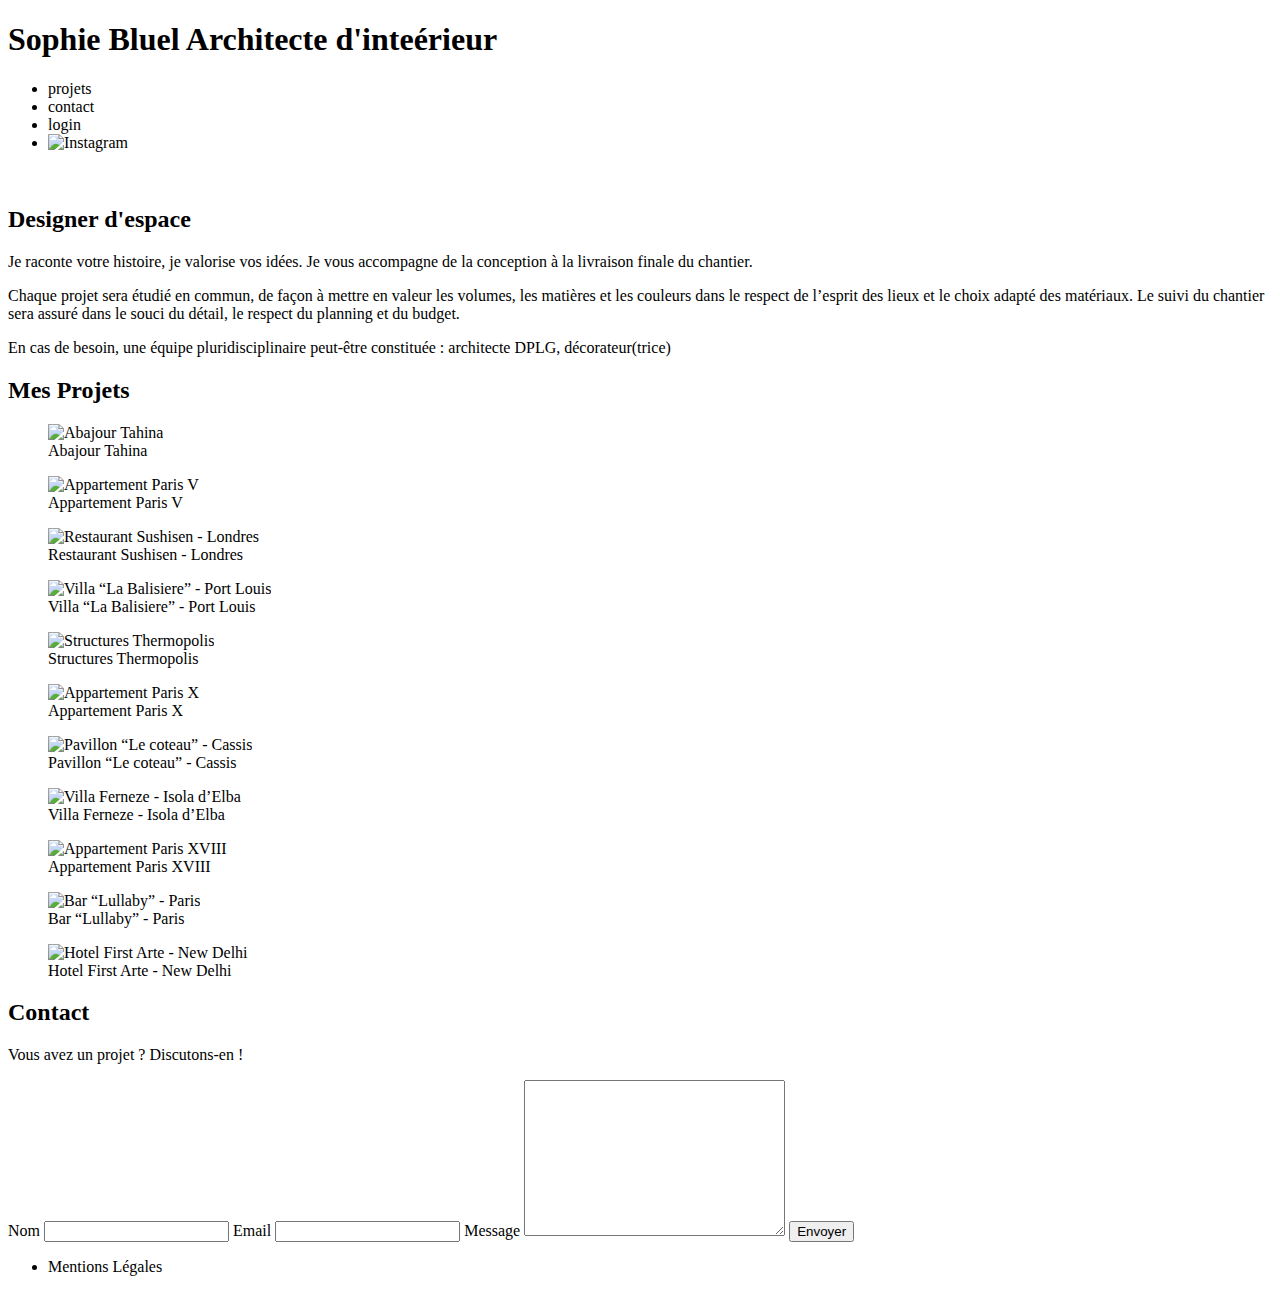
==== FrontEnd/index.html @ 7e12a05b "Update index.html" ====
<!DOCTYPE html>
<html lang="fr">

<head>
	<meta charset="UTF-8">
	<title>Sophie Bluel - Architecte d'intérieur</title>
	<meta name="viewport" content="width=device-width, initial-scale=1.0">
	<link rel="preconnect" href="https://fonts.googleapis.com">
	<link rel="preconnect" href="https://fonts.gstatic.com" crossorigin>
	<link href="https://fonts.googleapis.com/css2?family=Syne:wght@700;800&family=Work+Sans&display=swap"
		rel="stylesheet">
	<meta name="description" content="">
	<link rel="stylesheet" href="./assets/style.css">
</head>

<body>

	<header>
		<h1>Sophie Bluel <span>Architecte d'inteérieur</span></h1>
		<nav>
			<ul>
				<li>projets</li>
				<li>contact</li>
				<li>login</li>
				<li><img src="./assets/icons/instagram.png" alt="Instagram"></li>
			</ul>
		</nav>
	</header>
	<main>
		<section id="introduction">
			<figure>
				<img src="./assets/images/sophie-bluel.png" alt="">
			</figure>
			<article>
				<h2>Designer d'espace</h2>
				<p>Je raconte votre histoire, je valorise vos idées. Je vous accompagne de la conception à la livraison
					finale du chantier.</p>
				<p>Chaque projet sera étudié en commun, de façon à mettre en valeur les volumes, les matières et les
					couleurs dans le respect de l’esprit des lieux et le choix adapté des matériaux. Le suivi du
					chantier sera assuré dans le souci du détail, le respect du planning et du budget.</p>
				<p>En cas de besoin, une équipe pluridisciplinaire peut-être constituée : architecte DPLG,
					décorateur(trice)</p>
			</article>
		</section>
		<section id="portfolio">
			<h2>Mes Projets</h2>
			<div class="gallery">
				<figure>
					<img src="assets/images/abajour-tahina.png" alt="Abajour Tahina">
					<figcaption>Abajour Tahina</figcaption>
				</figure>
				<figure>
					<img src="assets/images/appartement-paris-v.png" alt="Appartement Paris V">
					<figcaption>Appartement Paris V</figcaption>
				</figure>
				<figure>
					<img src="assets/images/restaurant-sushisen-londres.png" alt="Restaurant Sushisen - Londres">
					<figcaption>Restaurant Sushisen - Londres</figcaption>
				</figure>
				<figure>
					<img src="assets/images/la-balisiere.png" alt="Villa “La Balisiere” - Port Louis">
					<figcaption>Villa “La Balisiere” - Port Louis</figcaption>
				</figure>
				<figure>
					<img src="assets/images/structures-thermopolis.png" alt="Structures Thermopolis">
					<figcaption>Structures Thermopolis</figcaption>
				</figure>
				<figure>
					<img src="assets/images/appartement-paris-x.png" alt="Appartement Paris X">
					<figcaption>Appartement Paris X</figcaption>
				</figure>
				<figure>
					<img src="assets/images/le-coteau-cassis.png" alt="Pavillon “Le coteau” - Cassis">
					<figcaption>Pavillon “Le coteau” - Cassis</figcaption>
				</figure>
				<figure>
					<img src="assets/images/villa-ferneze.png" alt="Villa Ferneze - Isola d’Elba">
					<figcaption>Villa Ferneze - Isola d’Elba</figcaption>
				</figure>
				<figure>
					<img src="assets/images/appartement-paris-xviii.png" alt="Appartement Paris XVIII">
					<figcaption>Appartement Paris XVIII</figcaption>
				</figure>
				<figure>
					<img src="assets/images/bar-lullaby-paris.png" alt="Bar “Lullaby” - Paris">
					<figcaption>Bar “Lullaby” - Paris</figcaption>
				</figure>
				<figure>
					<img src="assets/images/hotel-first-arte-new-delhi.png" alt="Hotel First Arte - New Delhi">
					<figcaption>Hotel First Arte - New Delhi</figcaption>
				</figure>
			</div>
		</section>
		<section id="contact">
			<h2>Contact</h2>
			<p>Vous avez un projet ? Discutons-en !</p>
			<form action="#" method="post">
				<label for="name">Nom</label>
				<input type="text" name="name" id="name">
				<label for="email">Email</label>
				<input type="email" name="email" id="email">
				<label for="message">Message</label>
				<textarea name="message" id="message" cols="30" rows="10"></textarea>
				<input type="submit" value="Envoyer">
			</form>
		</section>
	</main>

	<footer>
		<nav>
			<ul>
				<li>Mentions Légales</li>
			</ul>
		</nav>
	</footer>
</body>

</html>
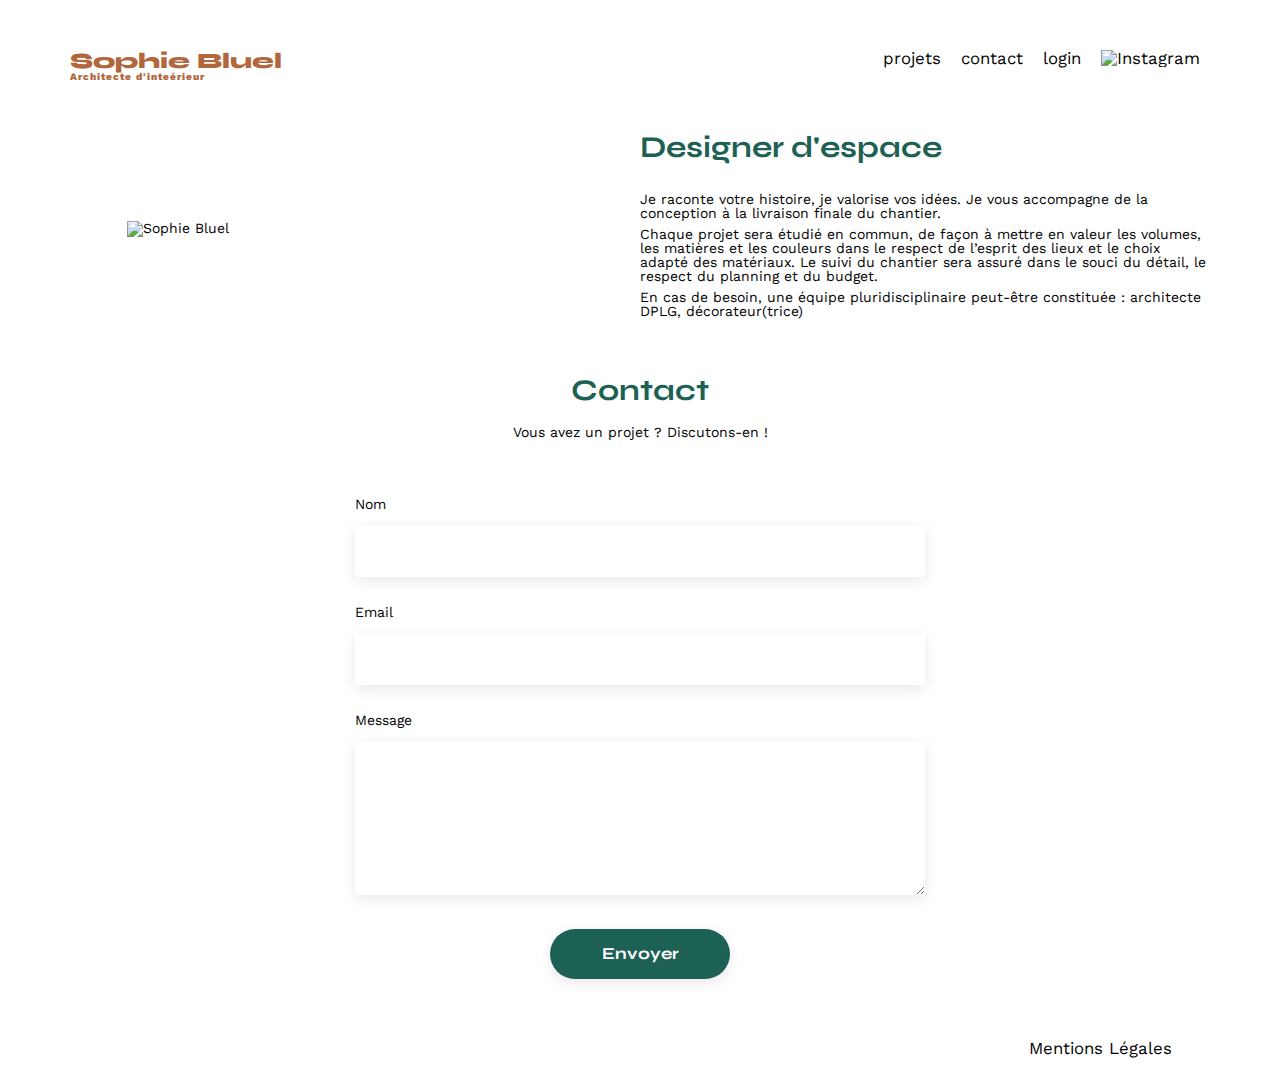
==== commit 14491540: "ajout fichier html login + css" ====
--- a/FrontEnd/index.html
+++ b/FrontEnd/index.html
@@ -11,6 +11,8 @@
 		rel="stylesheet">
 	<meta name="description" content="">
 	<link rel="stylesheet" href="./assets/style.css">
+	<script type="module" src="../FrontEnd/index.js"></script>
+
 </head>
 
 <body>
@@ -21,7 +23,7 @@
 			<ul>
 				<li>projets</li>
 				<li>contact</li>
-				<li>login</li>
+				<li id="login-link"><a class="login-link-a" href="login.html">login</a></li>
 				<li><img src="./assets/icons/instagram.png" alt="Instagram"></li>
 			</ul>
 		</nav>
@@ -29,7 +31,7 @@
 	<main>
 		<section id="introduction">
 			<figure>
-				<img src="./assets/images/sophie-bluel.png" alt="">
+				<img src="./assets/images/sophie-bluel.png" alt="Sophie Bluel">
 			</figure>
 			<article>
 				<h2>Designer d'espace</h2>
@@ -43,53 +45,8 @@
 			</article>
 		</section>
 		<section id="portfolio">
-			<h2>Mes Projets</h2>
-			<div class="gallery">
-				<figure>
-					<img src="assets/images/abajour-tahina.png" alt="Abajour Tahina">
-					<figcaption>Abajour Tahina</figcaption>
-				</figure>
-				<figure>
-					<img src="assets/images/appartement-paris-v.png" alt="Appartement Paris V">
-					<figcaption>Appartement Paris V</figcaption>
-				</figure>
-				<figure>
-					<img src="assets/images/restaurant-sushisen-londres.png" alt="Restaurant Sushisen - Londres">
-					<figcaption>Restaurant Sushisen - Londres</figcaption>
-				</figure>
-				<figure>
-					<img src="assets/images/la-balisiere.png" alt="Villa “La Balisiere” - Port Louis">
-					<figcaption>Villa “La Balisiere” - Port Louis</figcaption>
-				</figure>
-				<figure>
-					<img src="assets/images/structures-thermopolis.png" alt="Structures Thermopolis">
-					<figcaption>Structures Thermopolis</figcaption>
-				</figure>
-				<figure>
-					<img src="assets/images/appartement-paris-x.png" alt="Appartement Paris X">
-					<figcaption>Appartement Paris X</figcaption>
-				</figure>
-				<figure>
-					<img src="assets/images/le-coteau-cassis.png" alt="Pavillon “Le coteau” - Cassis">
-					<figcaption>Pavillon “Le coteau” - Cassis</figcaption>
-				</figure>
-				<figure>
-					<img src="assets/images/villa-ferneze.png" alt="Villa Ferneze - Isola d’Elba">
-					<figcaption>Villa Ferneze - Isola d’Elba</figcaption>
-				</figure>
-				<figure>
-					<img src="assets/images/appartement-paris-xviii.png" alt="Appartement Paris XVIII">
-					<figcaption>Appartement Paris XVIII</figcaption>
-				</figure>
-				<figure>
-					<img src="assets/images/bar-lullaby-paris.png" alt="Bar “Lullaby” - Paris">
-					<figcaption>Bar “Lullaby” - Paris</figcaption>
-				</figure>
-				<figure>
-					<img src="assets/images/hotel-first-arte-new-delhi.png" alt="Hotel First Arte - New Delhi">
-					<figcaption>Hotel First Arte - New Delhi</figcaption>
-				</figure>
-			</div>
+
+
 		</section>
 		<section id="contact">
 			<h2>Contact</h2>
--- a/FrontEnd/assets/style.css
+++ b/FrontEnd/assets/style.css
@@ -0,0 +1,371 @@
+/* http://meyerweb.com/eric/tools/css/reset/
+   v2.0 | 20110126
+   License: none (public domain)
+*/
+
+html,
+body,
+div,
+span,
+applet,
+object,
+iframe,
+h1,
+h2,
+h3,
+h4,
+h5,
+h6,
+p,
+blockquote,
+pre,
+a,
+abbr,
+acronym,
+address,
+big,
+cite,
+code,
+del,
+dfn,
+em,
+img,
+ins,
+kbd,
+q,
+s,
+samp,
+small,
+strike,
+strong,
+sub,
+sup,
+tt,
+var,
+b,
+u,
+i,
+center,
+dl,
+dt,
+dd,
+ol,
+ul,
+li,
+fieldset,
+form,
+label,
+legend,
+table,
+caption,
+tbody,
+tfoot,
+thead,
+tr,
+th,
+td,
+article,
+aside,
+canvas,
+details,
+embed,
+figure,
+figcaption,
+footer,
+header,
+hgroup,
+menu,
+nav,
+output,
+ruby,
+section,
+summary,
+time,
+mark,
+audio,
+video {
+    margin: 0;
+    padding: 0;
+    border: 0;
+    font-size: 100%;
+    font: inherit;
+    vertical-align: baseline;
+}
+/* HTML5 display-role reset for older browsers */
+article,
+aside,
+details,
+figcaption,
+figure,
+footer,
+header,
+hgroup,
+menu,
+nav,
+section {
+    display: block;
+}
+body {
+    line-height: 1;
+}
+ol,
+ul {
+    list-style: none;
+}
+blockquote,
+q {
+    quotes: none;
+}
+blockquote:before,
+blockquote:after,
+q:before,
+q:after {
+    content: "";
+    content: none;
+}
+table {
+    border-collapse: collapse;
+    border-spacing: 0;
+}
+/** end reset css**/
+body {
+    max-width: 1140px;
+    margin: auto;
+    font-family: "Work Sans";
+    font-size: 14px;
+}
+header {
+    display: flex;
+    justify-content: space-between;
+    margin: 50px 0;
+}
+section {
+    margin: 50px 0;
+}
+
+h1 {
+    display: flex;
+    flex-direction: column;
+    font-family: "Syne";
+    font-size: 22px;
+    font-weight: 800;
+    color: #b1663c;
+}
+
+h1 > span {
+    font-family: "Work Sans";
+    font-size: 10px;
+    letter-spacing: 0.1em;
+}
+
+h2 {
+    font-family: "Syne";
+    font-weight: 700;
+    font-size: 30px;
+    color: #1d6154;
+}
+nav ul {
+    display: flex;
+    align-items: center;
+    list-style-type: none;
+}
+nav li {
+    padding: 0 10px;
+    font-size: 1.2em;
+}
+
+li:hover {
+    color: #b1663c;
+}
+a {
+    color: black;
+}
+.login-link-a {
+    text-decoration: none;
+}
+.login-link-a:hover {
+    color: #b1663c;
+}
+/* form login */
+
+.login-container {
+    display: flex;
+    flex-direction: column;
+    align-items: center;
+    padding-top: 100px;
+}
+#login-form {
+    display: flex;
+    flex-direction: column;
+    margin-top: 50px;
+}
+
+.input__login {
+    width: 379px;
+    height: 51px;
+    margin: 9px 0 34px 0;
+    outline: none;
+    background: #fff;
+    box-shadow: 0px 4px 14px 0px rgba(0, 0, 0, 0.09);
+    border: none;
+}
+
+.btn-login {
+    width: 179px;
+    height: 36px;
+    border-radius: 60px;
+    background: #1d6154;
+    color: #fff;
+    border: none;
+    margin: 10px 0 40px 100px;
+    cursor: pointer;
+}
+
+#forgot-password {
+    margin-left: 120px;
+}
+
+#introduction {
+    display: flex;
+    align-items: center;
+}
+#introduction figure {
+    flex: 1;
+}
+#introduction img {
+    display: block;
+    margin: auto;
+    width: 80%;
+}
+
+#introduction article {
+    flex: 1;
+}
+#introduction h2 {
+    margin-bottom: 1em;
+}
+
+#introduction p {
+    margin-bottom: 0.5em;
+}
+#portfolio h2 {
+    text-align: center;
+    margin-bottom: 1em;
+}
+.filter {
+    display: flex;
+    gap: 15px;
+    height: 150px;
+    justify-content: center;
+    align-items: center;
+}
+.filtersTous {
+    color: #fff;
+    text-align: center;
+    font-family: Syne;
+    display: flex;
+    font-size: 16px;
+    font-style: normal;
+    font-weight: 700;
+    line-height: normal;
+    border-radius: 60px;
+    background: #1d6154;
+    width: 100%;
+    max-width: 100px;
+    height: 37px;
+    justify-content: center;
+    align-items: center;
+}
+.filters {
+    color: #1d6154;
+    text-align: center;
+    font-family: Syne;
+    display: flex;
+    font-size: 16px;
+    font-style: normal;
+    font-weight: 700;
+    line-height: normal;
+    border-radius: 60px;
+    border: 1px solid #1d6154;
+    width: 100%;
+    max-width: 198px;
+    height: 37px;
+    justify-content: center;
+    align-items: center;
+}
+[id="1"] {
+    color: blue;
+    width: 100%;
+    max-width: 100px;
+}
+
+[id="2"] {
+    color: violet;
+    width: 100%;
+    max-width: 157px;
+}
+
+[id="3"] {
+    color: red;
+    width: 100%;
+    max-width: 198px;
+}
+
+.gallery {
+    width: 100%;
+    display: grid;
+    grid-template-columns: 1fr 1fr 1fr;
+    grid-column-gap: 20px;
+    grid-row-gap: 20px;
+}
+
+.gallery img {
+    width: 100%;
+}
+#contact {
+    width: 50%;
+    margin: auto;
+}
+#contact > * {
+    text-align: center;
+}
+#contact h2 {
+    margin-bottom: 20px;
+}
+#contact form {
+    text-align: left;
+    margin-top: 30px;
+    display: flex;
+    flex-direction: column;
+}
+
+#contact input {
+    height: 50px;
+    font-size: 1.2em;
+    border: none;
+    box-shadow: 0px 4px 14px rgba(0, 0, 0, 0.09);
+}
+#contact label {
+    margin: 2em 0 1em 0;
+}
+#contact textarea {
+    border: none;
+    box-shadow: 0px 4px 14px rgba(0, 0, 0, 0.09);
+}
+
+input[type="submit"] {
+    font-family: "Syne";
+    font-weight: 700;
+    color: white;
+    background-color: #1d6154;
+    margin: 2em auto;
+    width: 180px;
+    text-align: center;
+    border-radius: 60px;
+}
+
+footer nav ul {
+    display: flex;
+    justify-content: flex-end;
+    margin: 2em;
+}
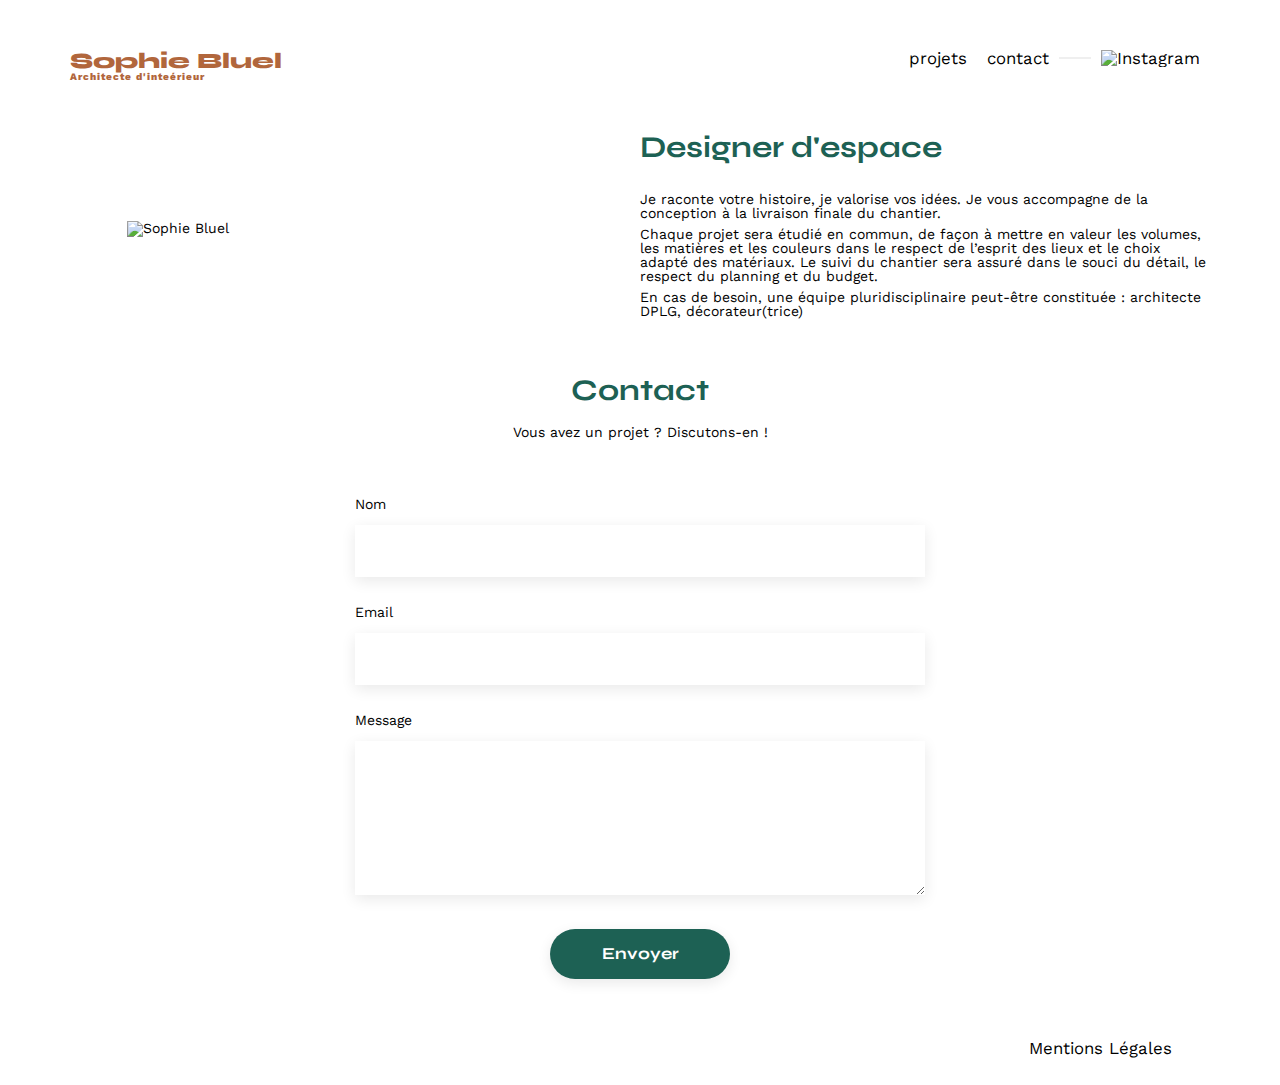
==== commit bc1444e8: "." ====
--- a/FrontEnd/index.html
+++ b/FrontEnd/index.html
@@ -12,7 +12,6 @@
 	<meta name="description" content="">
 	<link rel="stylesheet" href="./assets/style.css">
 	<script type="module" src="../FrontEnd/index.js"></script>
-
 </head>
 
 <body>
@@ -23,8 +22,11 @@
 			<ul>
 				<li>projets</li>
 				<li>contact</li>
-				<li id="login-link"><a class="login-link-a" href="login.html">login</a></li>
+				<button id="logout-button">
+					<li id="login-link"></li>
+				</button>
 				<li><img src="./assets/icons/instagram.png" alt="Instagram"></li>
+
 			</ul>
 		</nav>
 	</header>
@@ -45,8 +47,6 @@
 			</article>
 		</section>
 		<section id="portfolio">
-
-
 		</section>
 		<section id="contact">
 			<h2>Contact</h2>
--- a/FrontEnd/assets/style.css
+++ b/FrontEnd/assets/style.css
@@ -186,6 +186,9 @@
 .login-link-a:hover {
     color: #b1663c;
 }
+#logout-button {
+    border: none;
+}
 /* form login */
 
 .login-container {
@@ -294,19 +297,19 @@
     align-items: center;
 }
 [id="1"] {
-    color: blue;
+    color: #1d6154;
     width: 100%;
     max-width: 100px;
 }
 
 [id="2"] {
-    color: violet;
+    color: #1d6154;
     width: 100%;
     max-width: 157px;
 }
 
 [id="3"] {
-    color: red;
+    color: #1d6154;
     width: 100%;
     max-width: 198px;
 }
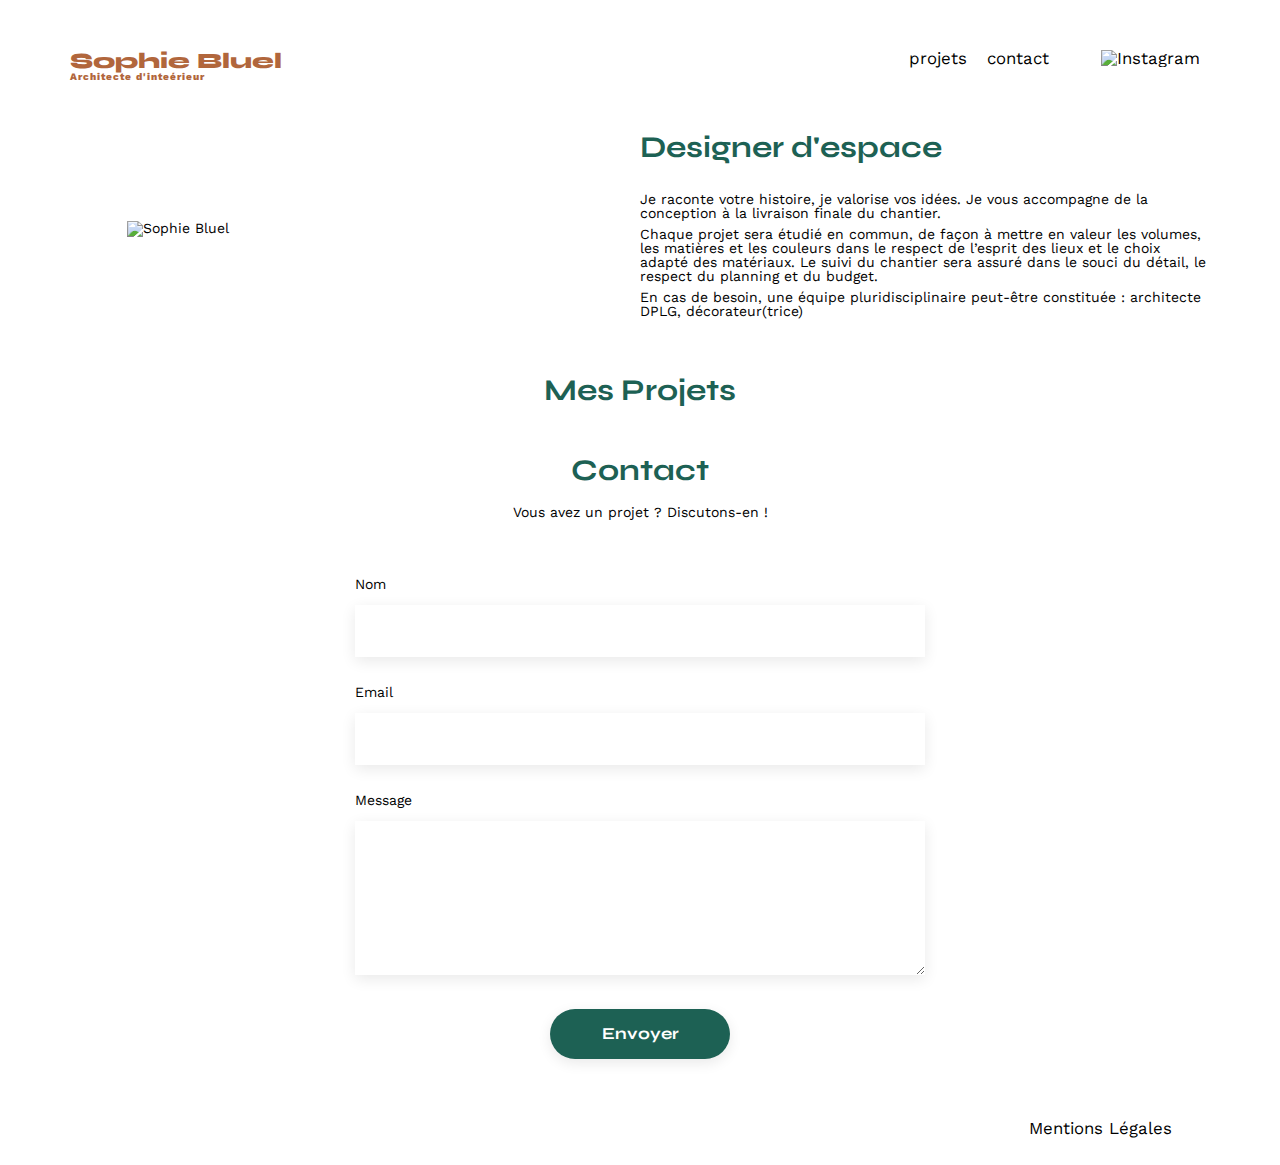
==== commit 3cbfbf7b: "ajout les catégorie a la modal" ====
--- a/FrontEnd/index.html
+++ b/FrontEnd/index.html
@@ -47,6 +47,50 @@
 			</article>
 		</section>
 		<section id="portfolio">
+			<form id="categoryForm">
+				<div class="categoryForm__img">
+					<svg class="svgFlecheReturn" xmlns="http://www.w3.org/2000/svg" width="21" height="21"
+						viewBox="0 0 21 21" fill="none">
+						<path
+							d="M0.439478 8.94458C-0.146493 9.53055 -0.146493 10.4822 0.439478 11.0681L7.9399 18.5686C8.52587 19.1545 9.47748 19.1545 10.0635 18.5686C10.6494 17.9826 10.6494 17.031 10.0635 16.445L5.11786 11.5041H19.4999C20.3297 11.5041 21 10.8338 21 10.004C21 9.17428 20.3297 8.50393 19.4999 8.50393H5.12255L10.0588 3.56303C10.6447 2.97706 10.6447 2.02545 10.0588 1.43948C9.47279 0.853507 8.52118 0.853507 7.93521 1.43948L0.43479 8.9399L0.439478 8.94458Z"
+							fill="black" />
+					</svg>
+					<svg class="svg2" xmlns="http://www.w3.org/2000/svg" width="24" height="24" viewBox="0 0 24 24"
+						fill="none">
+						<path
+							d="M17.6546 8.05106C18.1235 7.58214 18.1235 6.82061 17.6546 6.35169C17.1856 5.88277 16.4241 5.88277 15.9552 6.35169L12.005 10.3056L8.05106 6.35544C7.58214 5.88652 6.82061 5.88652 6.35169 6.35544C5.88277 6.82436 5.88277 7.58589 6.35169 8.05481L10.3056 12.005L6.35544 15.9589C5.88652 16.4279 5.88652 17.1894 6.35544 17.6583C6.82436 18.1272 7.58589 18.1272 8.05481 17.6583L12.005 13.7044L15.9589 17.6546C16.4279 18.1235 17.1894 18.1235 17.6583 17.6546C18.1272 17.1856 18.1272 16.4241 17.6583 15.9552L13.7044 12.005L17.6546 8.05106Z"
+							fill="black" />
+					</svg>
+				</div>
+				<h2 class="h2__ajoutPhoto">Ajout photo</h2>
+				<div class="ajoutImg">
+					<svg class="svg-img" xmlns="http://www.w3.org/2000/svg" width="58" height="58" viewBox="0 0 58 58"
+						fill="none">
+						<path
+							d="M57 6H1C0.448 6 0 6.447 0 7V51C0 51.553 0.448 52 1 52H57C57.552 52 58 51.553 58 51V7C58 6.447 57.552 6 57 6ZM56 50H2V8H56V50Z"
+							fill="#B9C5CC" />
+						<path
+							d="M16 28.138C19.071 28.138 21.569 25.64 21.569 22.57C21.569 19.498 19.071 17 16 17C12.929 17 10.431 19.498 10.431 22.569C10.431 25.64 12.929 28.138 16 28.138ZM16 19C17.968 19 19.569 20.602 19.569 22.569C19.569 24.536 17.968 26.138 16 26.138C14.032 26.138 12.431 24.537 12.431 22.57C12.431 20.603 14.032 19 16 19Z"
+							fill="#B9C5CC" />
+						<path
+							d="M7.00004 46C7.23404 46 7.47004 45.918 7.66004 45.751L23.973 31.389L34.275 41.69C34.666 42.081 35.298 42.081 35.689 41.69C36.08 41.299 36.08 40.667 35.689 40.276L30.882 35.469L40.063 25.415L51.324 35.738C51.731 36.111 52.364 36.083 52.737 35.676C53.11 35.269 53.083 34.636 52.675 34.263L40.675 23.263C40.479 23.084 40.218 22.995 39.955 23.001C39.69 23.013 39.44 23.13 39.261 23.326L29.467 34.053L24.724 29.31C24.35 28.937 23.752 28.918 23.356 29.266L6.33904 44.249C5.92404 44.614 5.88404 45.246 6.24904 45.661C6.44704 45.886 6.72304 46 7.00004 46Z"
+							fill="#B9C5CC" />
+					</svg>
+					<label for="photoInput" class="AjoutePhoto">Ajouter une photo</label>
+					<input type="file" id="photoInput" accept="image/*" style="display: none;">
+					<!-- <button class="AjoutePhoto">+ Ajouter photo</button> -->
+					<p class="p__ajoutePhotos">jpg, png : 4mo max</p>
+				</div>
+				<label class="label__titre" for="titre">Titre</label>
+				<input type="text" id="titre" name="titre" required>
+
+				<label class="label__category" for="categorie">Catégorie</label>
+				<select id="categorie" name="categorie">
+
+				</select>
+				<div class="line"></div>
+				<button class="btn-ajoutPhotos" type="submit">Valider</button>
+			</form>
 		</section>
 		<section id="contact">
 			<h2>Contact</h2>
--- a/FrontEnd/assets/style.css
+++ b/FrontEnd/assets/style.css
@@ -188,6 +188,7 @@
 }
 #logout-button {
     border: none;
+    background-color: rgb(0 0 0 / 0%);
 }
 /* form login */
 
@@ -251,10 +252,36 @@
 #introduction p {
     margin-bottom: 0.5em;
 }
+
+.modifierProfil {
+    display: flex;
+}
+
 #portfolio h2 {
     text-align: center;
-    margin-bottom: 1em;
-}
+}
+
+.boxTitle {
+    display: flex;
+    flex-direction: row;
+    justify-content: center;
+    align-items: baseline;
+}
+.h2Projet {
+    margin-bottom: 0;
+}
+
+.svgElement {
+    display: none;
+}
+.buttonModifierGallerie {
+    border: none;
+    display: none;
+    font-family: Work Sans;
+    font-size: 14px;
+    background-color: rgb(0 0 0 / 0%);
+}
+
 .filter {
     display: flex;
     gap: 15px;
@@ -367,6 +394,199 @@
     border-radius: 60px;
 }
 
+#modaleGallery {
+    display: flex;
+    position: fixed;
+    top: 50px;
+    width: 630px;
+    height: 731px;
+    border-radius: 10px;
+    background-color: #fff;
+    margin: 65px auto;
+    justify-content: center;
+    align-items: center;
+    flex-direction: column;
+}
+
+.svg {
+    position: relative;
+    width: 24px;
+    height: 24px;
+    left: 280px;
+    bottom: 30px;
+}
+
+.h2 {
+    color: #000;
+    text-align: center;
+    font-family: Work Sans;
+    font-size: 26px;
+    font-style: normal;
+    font-weight: 400;
+    line-height: normal;
+}
+
+.galleryModale {
+    margin-top: 40px;
+    width: 420px;
+    height: 420px;
+    background: #fff;
+    border-bottom: 1px solid #b3b3b3;
+    overflow: hidden;
+}
+img.deleteIcon {
+    width: 9px;
+    height: 11px;
+}
+.deleteIcon {
+    position: absolute;
+    top: 6px;
+    left: 61px;
+    width: 9px;
+    height: 11px;
+}
+
+.btnModale {
+    display: flex;
+    width: 237px;
+    height: 36px;
+    border-radius: 60px;
+    background: #1d6154;
+    color: #fff;
+    justify-content: center;
+    align-items: center;
+    margin-top: 30px;
+    border: none;
+}
+
+#link {
+    width: 230px;
+
+    color: #d65353;
+    text-align: center;
+    font-family: Syne;
+    font-size: 14px;
+    font-style: normal;
+    font-weight: 400;
+    line-height: normal;
+    margin-top: 30px;
+}
+
+#categoryForm {
+    display: none;
+    position: fixed;
+    top: 52px;
+    width: 630px;
+    height: 731px;
+    border-radius: 10px;
+    background-color: #fff;
+    margin: 65px 253px;
+    justify-content: center;
+    z-index: 20;
+    /* right: 396px; */
+    align-items: center;
+    flex-direction: column;
+}
+.categoryForm__img {
+    width: 90%;
+    display: flex;
+    position: relative;
+    justify-content: space-between;
+    bottom: 45px;
+}
+
+.h2__ajoutPhoto {
+    color: #000;
+    text-align: center;
+    font-family: Work Sans;
+    font-size: 26px;
+    font-style: normal;
+    font-weight: 400;
+    line-height: normal;
+    margin-bottom: 10px;
+}
+
+.ajoutImg {
+    width: 420px;
+    display: flex;
+    height: 169px;
+    border-radius: 3px;
+    background: #e8f1f6;
+    flex-direction: column;
+    justify-content: center;
+    align-items: center;
+    margin-top: 30px;
+}
+.svg-img {
+    margin-bottom: 15px;
+}
+
+.label__titre {
+    padding-right: 380px;
+    margin: 30px 0 10px 0;
+    color: #3d3d3d;
+}
+.label__category {
+    padding-right: 340px;
+    bottom: 20px;
+    margin: 10px 0 10px 0;
+    color: #3d3d3d;
+}
+.AjoutePhoto {
+    width: 173px;
+    display: flex;
+    height: 36px;
+    border-radius: 50px;
+    background: #cbd6dc;
+    align-items: center;
+    justify-content: center;
+    color: #306685;
+    text-align: center;
+    font-size: 14px;
+    font-style: normal;
+    font-weight: 500;
+    line-height: normal;
+    margin-bottom: 5px;
+}
+.p__ajoutePhotos {
+    color: #444;
+    text-align: center;
+    font-family: Work Sans;
+    font-size: 10px;
+    font-style: normal;
+    font-weight: 400;
+    line-height: normal;
+}
+
+#titre,
+#categorie {
+    width: 420px;
+    height: 51px;
+    background: #fff;
+    box-shadow: 0px 4px 14px 0px rgba(0, 0, 0, 0.09);
+    border: none;
+    color: #6c6c6c;
+    margin-bottom: 20px;
+    outline: none;
+}
+#categorie {
+    margin-bottom: 50px;
+}
+
+.line {
+    width: 420px;
+    border-bottom: 1px solid #b3b3b3;
+    margin-bottom: 30px;
+}
+.btn-ajoutPhotos {
+    width: 237px;
+    height: 36px;
+    border-radius: 60px;
+    background: #a7a7a7;
+    border: none;
+    color: #fff;
+}
+
 footer nav ul {
     display: flex;
     justify-content: flex-end;
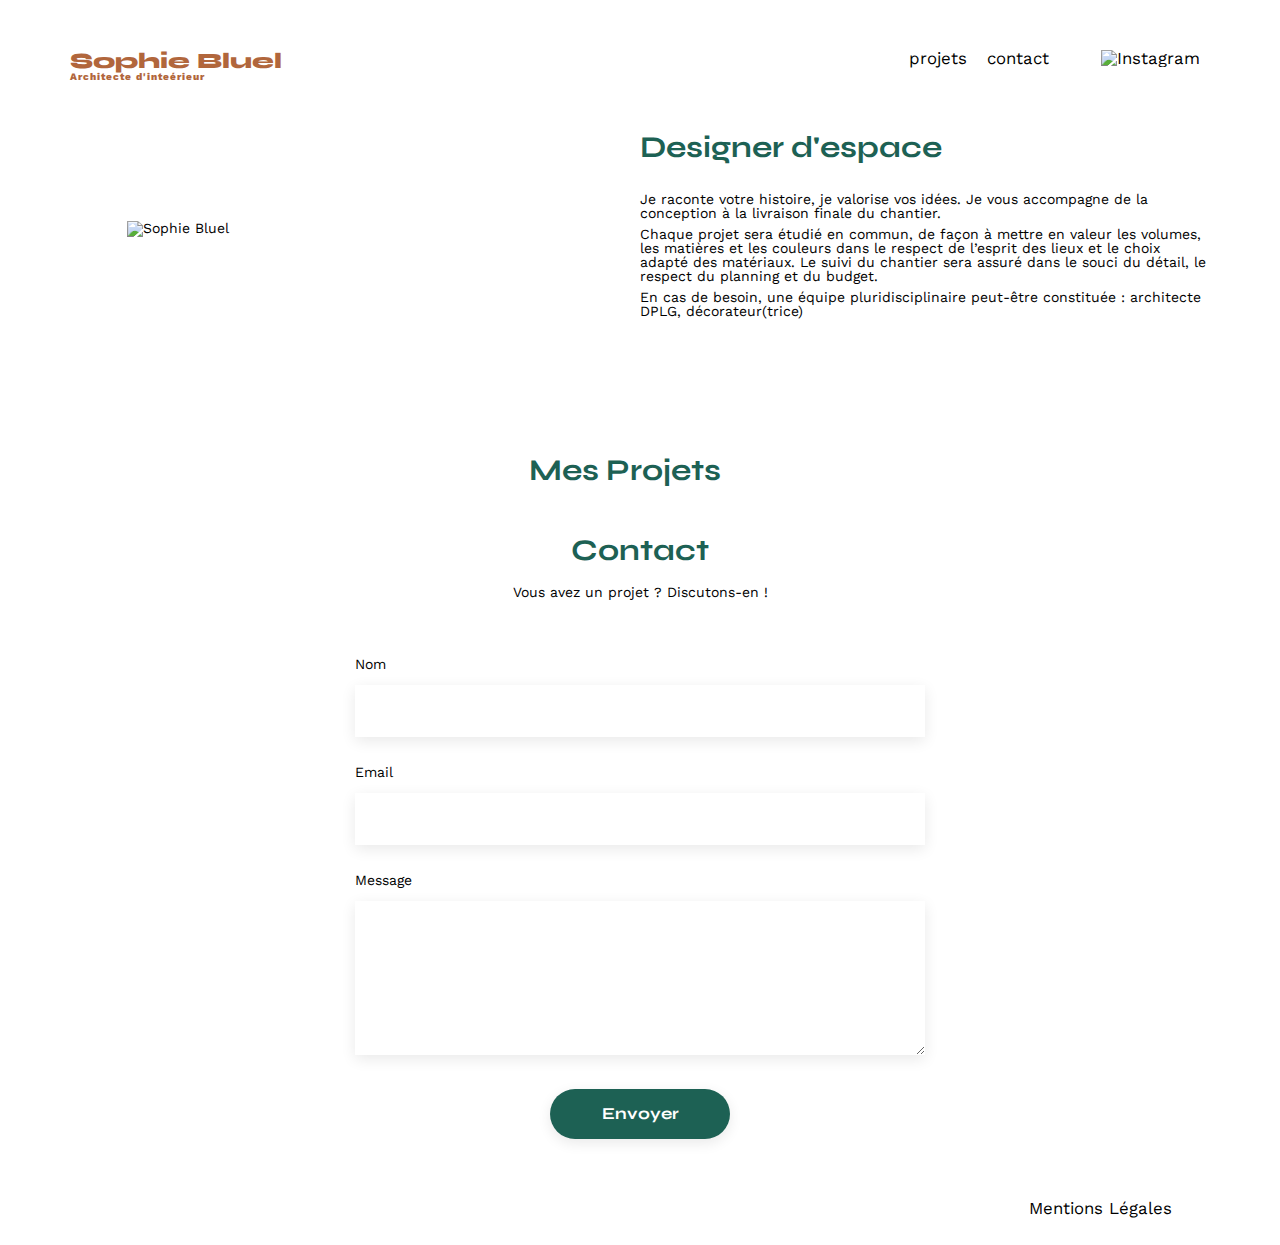
==== commit ce7112a4: "modif filters ajout color" ====
--- a/FrontEnd/index.html
+++ b/FrontEnd/index.html
@@ -22,7 +22,7 @@
 			<ul>
 				<li>projets</li>
 				<li>contact</li>
-				<button id="logout-button">
+				<button id="login-button">
 					<li id="login-link"></li>
 				</button>
 				<li><img src="./assets/icons/instagram.png" alt="Instagram"></li>
@@ -64,8 +64,8 @@
 				</div>
 				<h2 class="h2__ajoutPhoto">Ajout photo</h2>
 				<div class="ajoutImg">
-					<svg class="svg-img" xmlns="http://www.w3.org/2000/svg" width="58" height="58" viewBox="0 0 58 58"
-						fill="none">
+					<svg class="svg-img svgImg" xmlns="http://www.w3.org/2000/svg" width="58" height="58"
+						viewBox="0 0 58 58" fill="none">
 						<path
 							d="M57 6H1C0.448 6 0 6.447 0 7V51C0 51.553 0.448 52 1 52H57C57.552 52 58 51.553 58 51V7C58 6.447 57.552 6 57 6ZM56 50H2V8H56V50Z"
 							fill="#B9C5CC" />
@@ -76,11 +76,12 @@
 							d="M7.00004 46C7.23404 46 7.47004 45.918 7.66004 45.751L23.973 31.389L34.275 41.69C34.666 42.081 35.298 42.081 35.689 41.69C36.08 41.299 36.08 40.667 35.689 40.276L30.882 35.469L40.063 25.415L51.324 35.738C51.731 36.111 52.364 36.083 52.737 35.676C53.11 35.269 53.083 34.636 52.675 34.263L40.675 23.263C40.479 23.084 40.218 22.995 39.955 23.001C39.69 23.013 39.44 23.13 39.261 23.326L29.467 34.053L24.724 29.31C24.35 28.937 23.752 28.918 23.356 29.266L6.33904 44.249C5.92404 44.614 5.88404 45.246 6.24904 45.661C6.44704 45.886 6.72304 46 7.00004 46Z"
 							fill="#B9C5CC" />
 					</svg>
+					<img id="imagePreview" src="" alt="Image preview" style="display: none;">
 					<label for="photoInput" class="AjoutePhoto">Ajouter une photo</label>
-					<input type="file" id="photoInput" accept="image/*" style="display: none;">
-					<!-- <button class="AjoutePhoto">+ Ajouter photo</button> -->
+					<input type="file" id="photoInput" accept="image/png, image/gif, image/jpeg" style="display: none;">
 					<p class="p__ajoutePhotos">jpg, png : 4mo max</p>
 				</div>
+
 				<label class="label__titre" for="titre">Titre</label>
 				<input type="text" id="titre" name="titre" required>
 
@@ -89,7 +90,7 @@
 
 				</select>
 				<div class="line"></div>
-				<button class="btn-ajoutPhotos" type="submit">Valider</button>
+				<button class="btn-ajoutPhotos" type="submit" id="validerBtn">Valider</button>
 			</form>
 		</section>
 		<section id="contact">
--- a/FrontEnd/assets/style.css
+++ b/FrontEnd/assets/style.css
@@ -186,7 +186,11 @@
 .login-link-a:hover {
     color: #b1663c;
 }
-#logout-button {
+#projet-button {
+    border: none;
+    background-color: rgb(0 0 0 / 0%);
+}
+#login-button {
     border: none;
     background-color: rgb(0 0 0 / 0%);
 }
@@ -268,11 +272,12 @@
     align-items: baseline;
 }
 .h2Projet {
-    margin-bottom: 0;
+    margin: 5rem 30px 0 0;
 }
 
 .svgElement {
     display: none;
+    margin: 0 5px 0 0;
 }
 .buttonModifierGallerie {
     border: none;
@@ -289,22 +294,10 @@
     justify-content: center;
     align-items: center;
 }
-.filtersTous {
+
+.filtersTous.active {
     color: #fff;
-    text-align: center;
-    font-family: Syne;
-    display: flex;
-    font-size: 16px;
-    font-style: normal;
-    font-weight: 700;
-    line-height: normal;
-    border-radius: 60px;
-    background: #1d6154;
-    width: 100%;
-    max-width: 100px;
-    height: 37px;
-    justify-content: center;
-    align-items: center;
+    background-color: #1d6154;
 }
 .filters {
     color: #1d6154;
@@ -318,7 +311,7 @@
     border-radius: 60px;
     border: 1px solid #1d6154;
     width: 100%;
-    max-width: 198px;
+    max-width: 100px;
     height: 37px;
     justify-content: center;
     align-items: center;
@@ -328,17 +321,29 @@
     width: 100%;
     max-width: 100px;
 }
+[id="1"].active {
+    color: #fff;
+    background-color: #1d6154;
+}
 
 [id="2"] {
     color: #1d6154;
     width: 100%;
     max-width: 157px;
 }
+[id="2"].active {
+    color: #fff;
+    background-color: #1d6154;
+}
 
 [id="3"] {
     color: #1d6154;
     width: 100%;
     max-width: 198px;
+}
+[id="3"].active {
+    color: #fff;
+    background-color: #1d6154;
 }
 
 .gallery {
@@ -402,7 +407,7 @@
     height: 731px;
     border-radius: 10px;
     background-color: #fff;
-    margin: 65px auto;
+    margin: 65px 250px;
     justify-content: center;
     align-items: center;
     flex-direction: column;
@@ -480,7 +485,7 @@
     height: 731px;
     border-radius: 10px;
     background-color: #fff;
-    margin: 65px 253px;
+    margin: 65px 250px;
     justify-content: center;
     z-index: 20;
     /* right: 396px; */
@@ -548,6 +553,11 @@
     line-height: normal;
     margin-bottom: 5px;
 }
+
+#imagePreview {
+    width: 129px;
+    height: 193px;
+}
 .p__ajoutePhotos {
     color: #444;
     text-align: center;
@@ -587,6 +597,10 @@
     color: #fff;
 }
 
+.btn-vert {
+    background-color: #1d6154;
+}
+
 footer nav ul {
     display: flex;
     justify-content: flex-end;
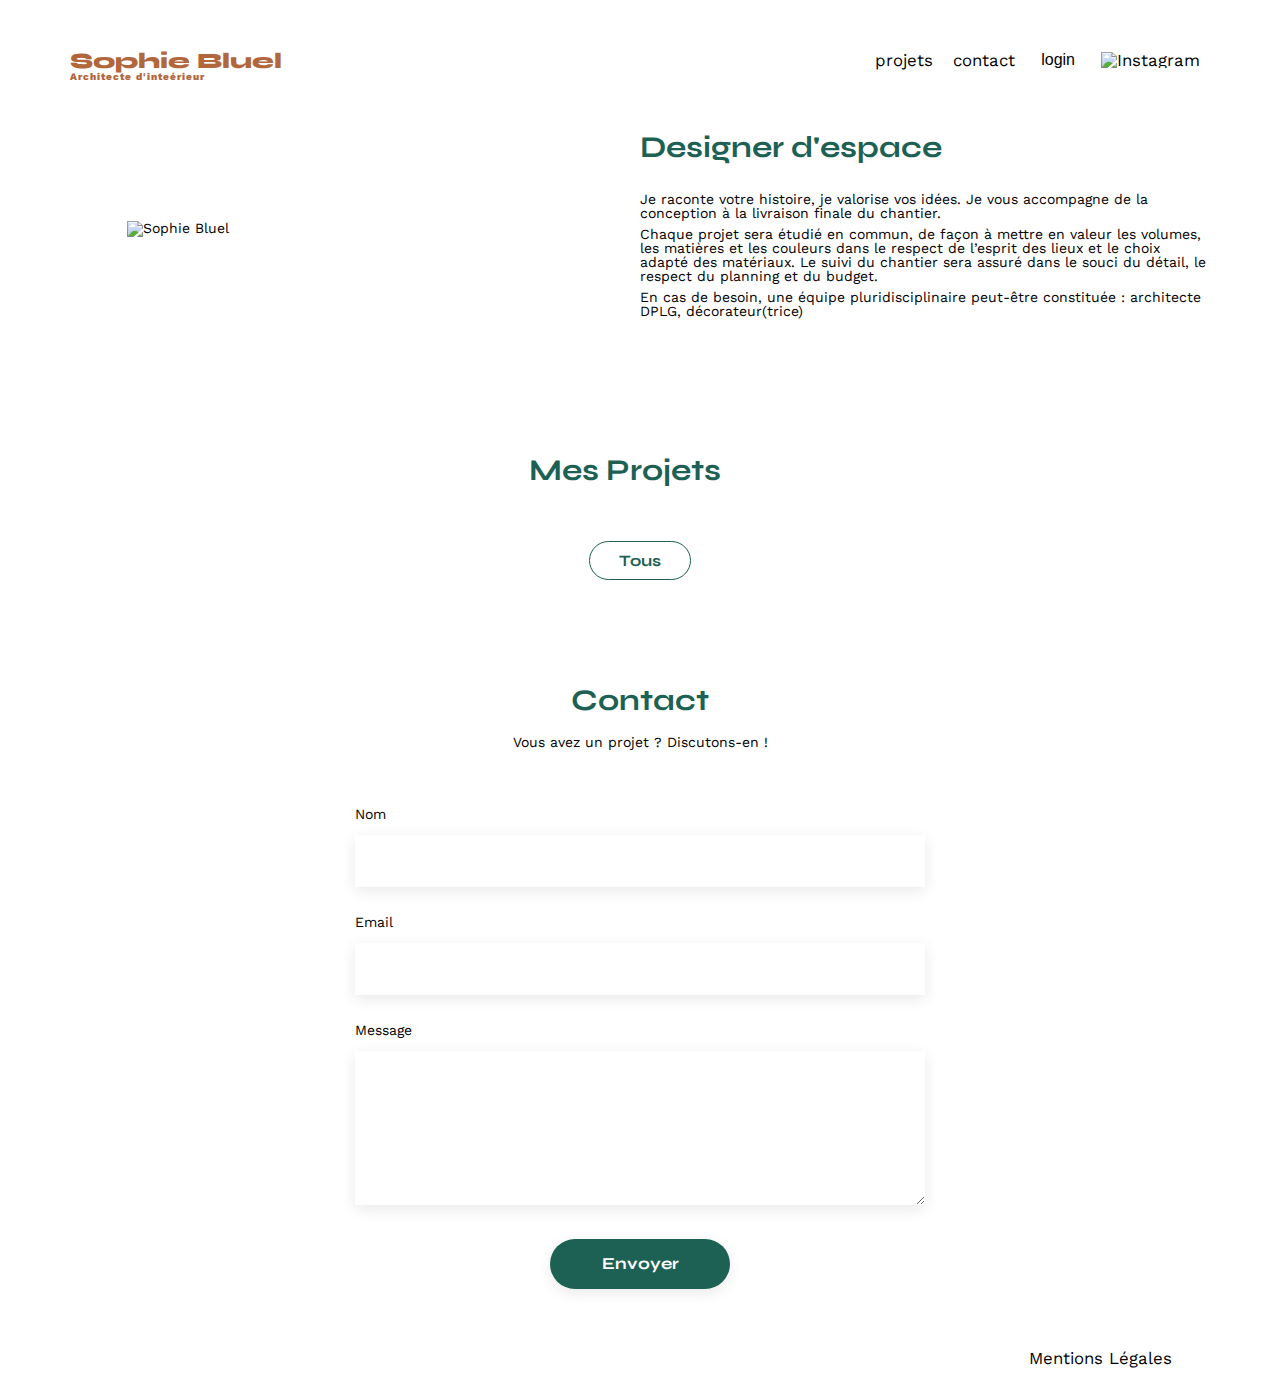
==== commit 2d813f0a: "." ====
--- a/FrontEnd/index.html
+++ b/FrontEnd/index.html
@@ -11,7 +11,8 @@
 		rel="stylesheet">
 	<meta name="description" content="">
 	<link rel="stylesheet" href="./assets/style.css">
-	<script type="module" src="../FrontEnd/index.js"></script>
+	<!-- <script type="module" src="../FrontEnd/index.js"></script> -->
+	<script defer src="../FrontEnd/index.js"></script>
 </head>
 
 <body>
--- a/FrontEnd/assets/style.css
+++ b/FrontEnd/assets/style.css
@@ -316,11 +316,13 @@
     justify-content: center;
     align-items: center;
 }
+
 [id="1"] {
     color: #1d6154;
     width: 100%;
     max-width: 100px;
 }
+
 [id="1"].active {
     color: #fff;
     background-color: #1d6154;
@@ -331,6 +333,10 @@
     width: 100%;
     max-width: 157px;
 }
+[data-id="2"] {
+    width: 100%;
+    max-width: 366.67px;
+}
 [id="2"].active {
     color: #fff;
     background-color: #1d6154;
@@ -341,6 +347,12 @@
     width: 100%;
     max-width: 198px;
 }
+
+[data-id="3"] {
+    width: 100%;
+    max-width: 366.67px;
+}
+
 [id="3"].active {
     color: #fff;
     background-color: #1d6154;
